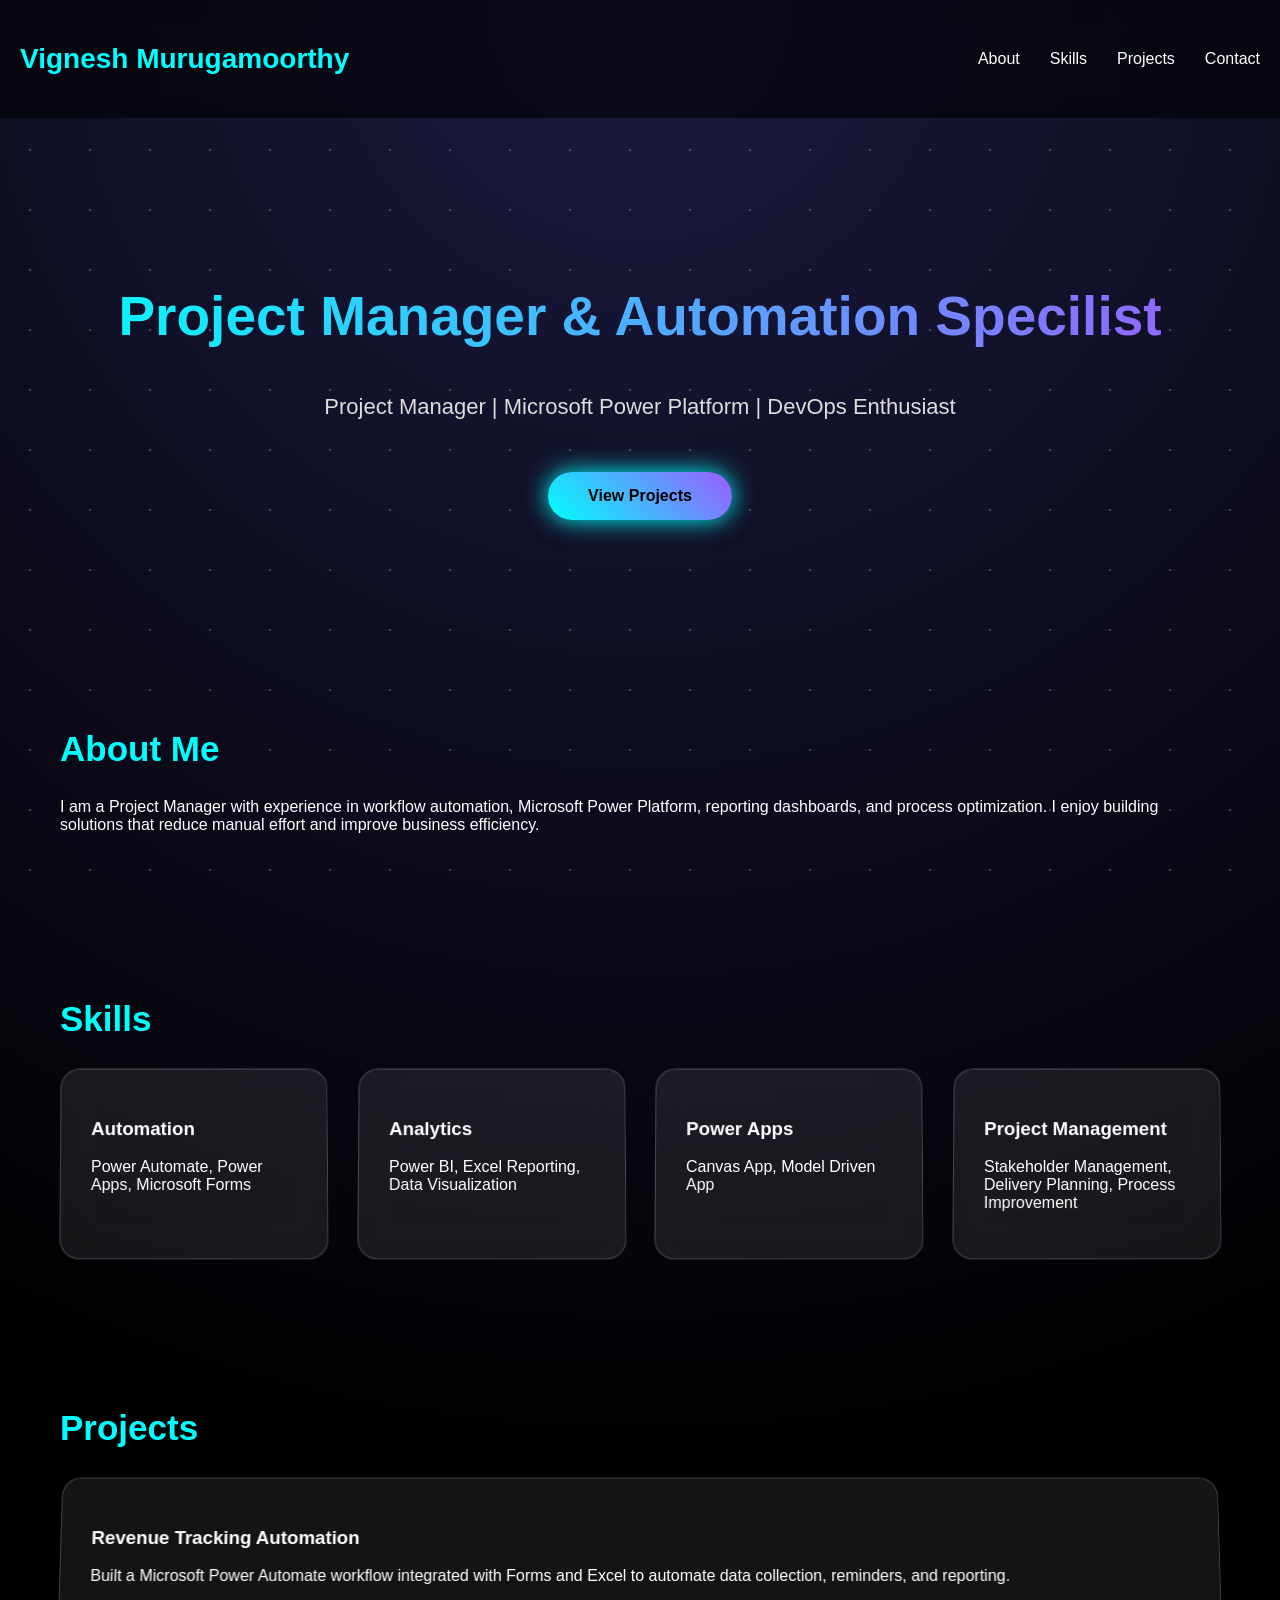
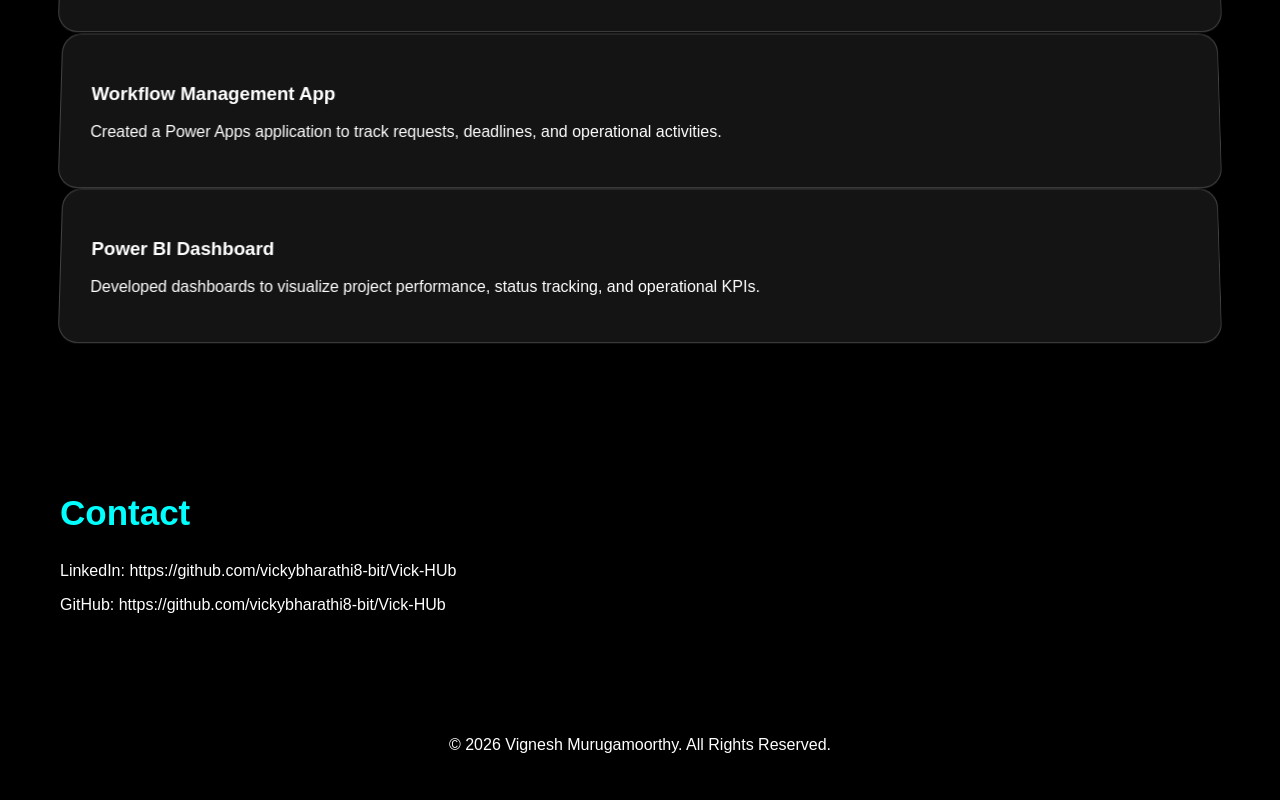
==== index.html @ 34dfbca2 "Update index.html" ====
<!DOCTYPE html>
<html lang="en">
<head>
    <meta charset="UTF-8">
    <meta name="viewport" content="width=device-width, initial-scale=1.0">
    <title>Vignesh Murugamoorthy | Automation & DevOps</title>
    <link rel="stylesheet" href="style.css">
</head>

<body>

<header>
    <nav>
        <h2>Vignesh Murugamoorthy</h2>
        <ul>
            <li><a href="#about">About</a></li>
            <li><a href="#skills">Skills</a></li>
            <li><a href="#projects">Projects</a></li>
            <li><a href="#contact">Contact</a></li>
        </ul>
    </nav>
</header>


<section class="hero">
    <h1>Project Manager & Automation Specilist</h1>
    <p>
        Project Manager | Microsoft Power Platform | DevOps Enthusiast
    </p>

    <a href="#projects" class="button">
        View Projects
    </a>
</section>


<section id="about">
    <h2>About Me</h2>

    <p>
        I am a Project Manager with experience in workflow automation,
        Microsoft Power Platform, reporting dashboards, and process optimization.
        I enjoy building solutions that reduce manual effort and improve business efficiency.
    </p>
</section>


<section id="skills">

<h2>Skills</h2>

<div class="cards">

<div>
<h3>Automation</h3>
<p>Power Automate, Power Apps, Microsoft Forms</p>
</div>

<div>
<h3>Analytics</h3>
<p>Power BI, Excel Reporting, Data Visualization</p>
</div>

<div>
<h3>Power Apps</h3>
<p>Canvas App, Model Driven App</p>
</div>

<div>
<h3>Project Management</h3>
<p>Stakeholder Management, Delivery Planning, Process Improvement</p>
</div>

</div>

</section>


<section id="projects">

<h2>Projects</h2>


<div class="project">

<h3>Revenue Tracking Automation</h3>

<p>
Built a Microsoft Power Automate workflow integrated with Forms and Excel
to automate data collection, reminders, and reporting.
</p>

</div>


<div class="project">

<h3>Workflow Management App</h3>

<p>
Created a Power Apps application to track requests, deadlines,
and operational activities.
</p>

</div>


<div class="project">

<h3>Power BI Dashboard</h3>

<p>
Developed dashboards to visualize project performance,
status tracking, and operational KPIs.
</p>

</div>


</section>


<section id="contact">

<h2>Contact</h2>

<p>
LinkedIn: https://github.com/vickybharathi8-bit/Vick-HUb
</p>

<p>
GitHub: https://github.com/vickybharathi8-bit/Vick-HUb








</p>

</section>


<footer>

<p>
© 2026 Vignesh Murugamoorthy. All Rights Reserved.
</p>

</footer>


<script src="script.js"></script>

</body>
</html>
---- style.css ----
body {
    margin: 0;
    font-family: 'Segoe UI', Arial, sans-serif;
    color: white;
    background:
        radial-gradient(circle at top, #1a1a40, #000000 60%);
    min-height: 100vh;
}


/* Star effect background */

body::before {
    content: "";
    position: fixed;
    width: 100%;
    height: 100%;
    background-image:
    radial-gradient(white 1px, transparent 1px);
    background-size: 60px 60px;
    opacity: 0.25;
    z-index: -1;
}


/* Navigation */

header {
    background: rgba(0,0,0,0.6);
    backdrop-filter: blur(10px);
    padding:20px;
    position: sticky;
    top:0;
}


nav {
    display:flex;
    justify-content:space-between;
    align-items:center;
}


nav h2 {
    font-size:28px;
    color:#00ffff;
}


nav ul {
    display:flex;
    gap:30px;
    list-style:none;
}


nav a {
    color:white;
    text-decoration:none;
}


nav a:hover {
    color:#00ffff;
}


/* Hero section */

.hero {

    text-align:center;
    padding:120px 20px;

}


.hero h1 {

    font-size:55px;
    background:linear-gradient(90deg,#00ffff,#9b5cff);
    -webkit-background-clip:text;
    color:transparent;

}


.hero p {

    font-size:22px;
    color:#ddd;

}


/* Button */

.button {

    display:inline-block;
    margin-top:30px;
    padding:15px 40px;
    border-radius:40px;

    background:
    linear-gradient(45deg,#00ffff,#9b5cff);

    color:black;
    font-weight:bold;

    text-decoration:none;

    box-shadow:
    0 0 25px #00ffff;

}



/* Sections */

section {

    padding:60px;

}


/* 3D Cards */

.cards {

    display:grid;
    grid-template-columns:
    repeat(auto-fit,minmax(250px,1fr));

    gap:30px;

}


.cards div,
.project {


    background:
    rgba(255,255,255,0.08);

    border-radius:20px;

    padding:30px;


    backdrop-filter:
    blur(15px);


    border:
    1px solid rgba(255,255,255,0.2);


    transform:
    perspective(1000px)
    rotateX(3deg);


    transition:0.4s;

}


.cards div:hover,
.project:hover {


    transform:
    perspective(1000px)
    rotateY(10deg)
    translateY(-10px);


    box-shadow:
    0 20px 50px rgba(0,255,255,0.3);

}


/* Headings */

h2 {

    font-size:35px;
    color:#00ffff;

}


h3 {

    color:#ffffff;

}


/* Footer */

footer {

    text-align:center;
    padding:30px;
    background:#000;

}
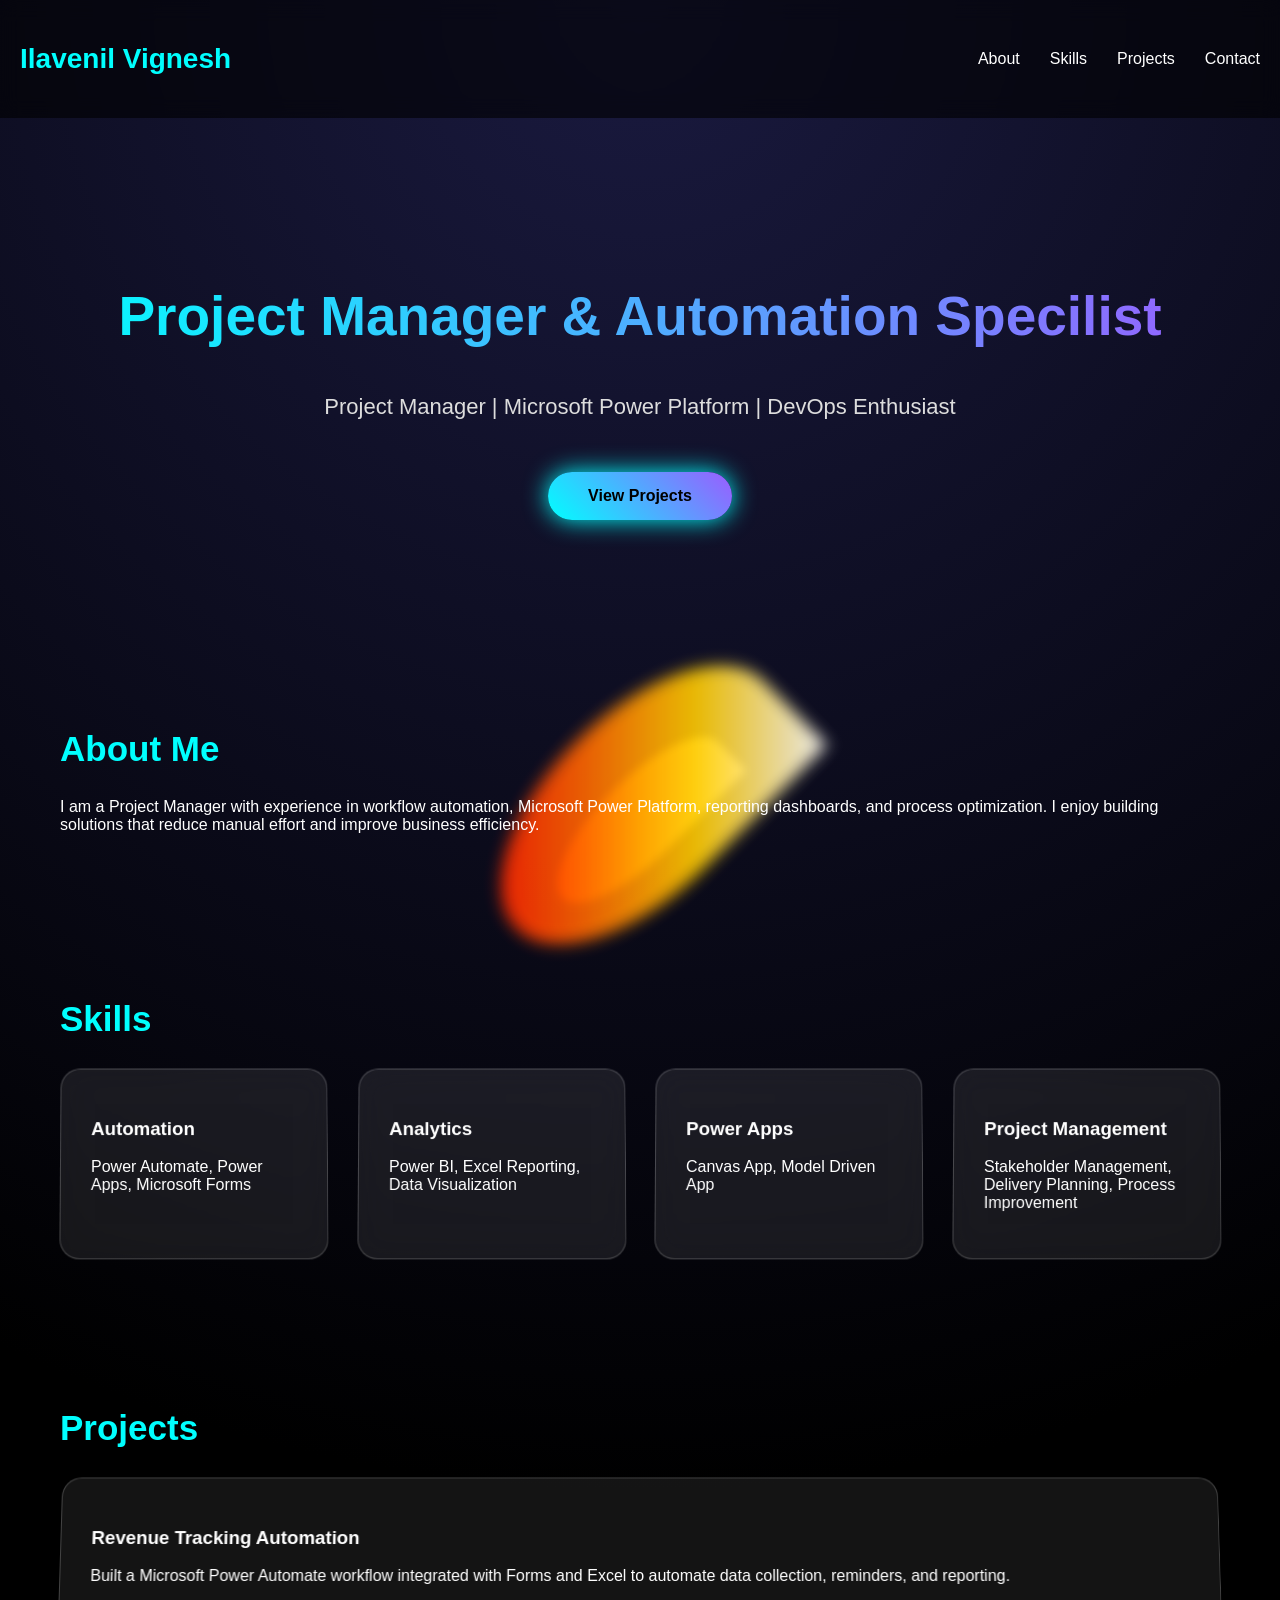
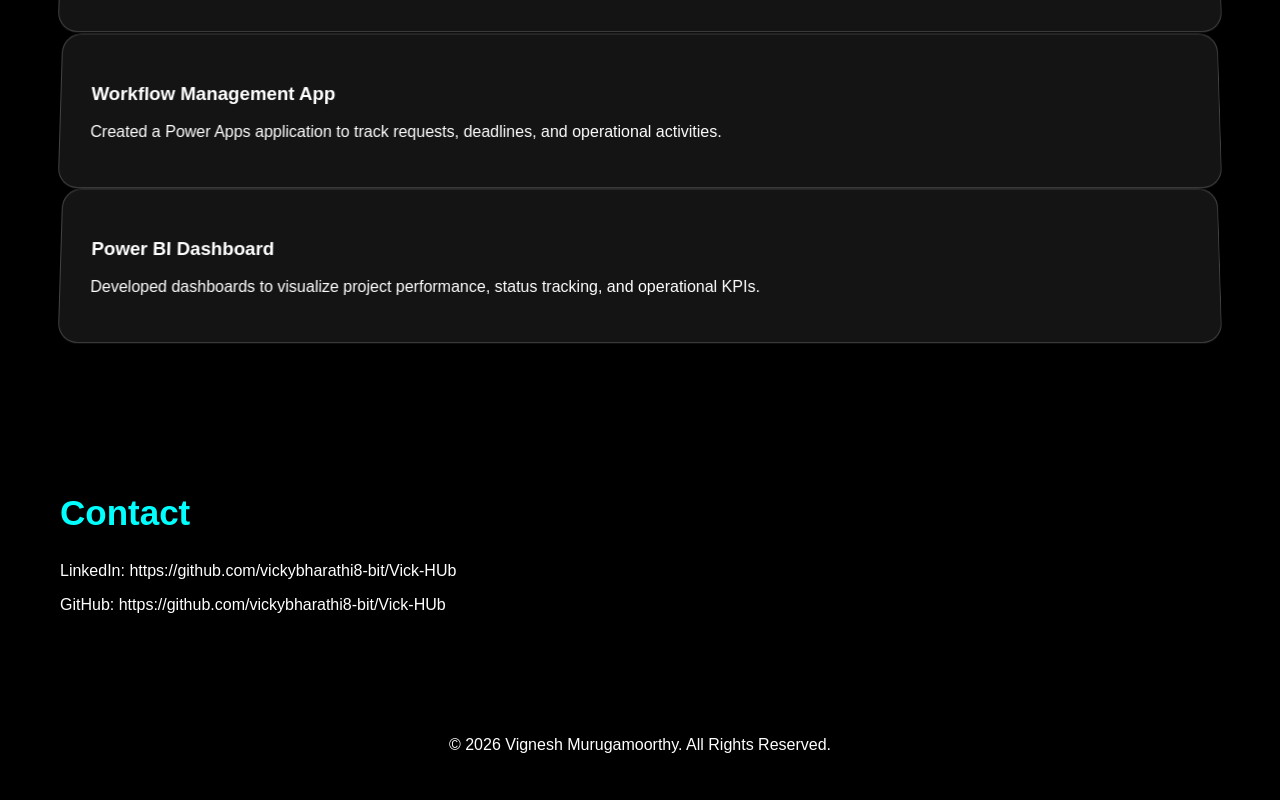
==== commit 55828732: "Update index.html" ====
--- a/index.html
+++ b/index.html
@@ -11,7 +11,7 @@
 
 <header>
     <nav>
-        <h2>Vignesh Murugamoorthy</h2>
+        <h2>Ilavenil Vignesh</h2>
         <ul>
             <li><a href="#about">About</a></li>
             <li><a href="#skills">Skills</a></li>
--- a/style.css
+++ b/style.css
@@ -211,3 +211,156 @@
     background:#000;
 
 }
+
+/* =================================
+   3D Burning Flame Background
+   ================================= */
+
+body::after {
+
+    content: "";
+
+    position: fixed;
+
+    bottom: -80px;
+
+    left: 50%;
+
+    width: 180px;
+
+    height: 350px;
+
+    transform: translateX(-50%) rotate(45deg);
+
+
+    background:
+
+    linear-gradient(
+        45deg,
+        #ff0000,
+        #ff6600 35%,
+        #ffcc00 65%,
+        #ffffff
+    );
+
+
+    border-radius:
+    100% 0 100% 100%;
+
+
+    filter: blur(8px);
+
+
+    opacity:0.9;
+
+
+    z-index:-1;
+
+
+    animation: fireFlicker 0.8s infinite alternate;
+
+}
+
+
+/* Inner flame */
+
+body::before {
+
+    content:"";
+
+    position:fixed;
+
+    bottom:-30px;
+
+    left:50%;
+
+
+    width:80px;
+
+    height:220px;
+
+
+    transform:
+    translateX(-50%)
+    rotate(45deg);
+
+
+    background:
+
+    linear-gradient(
+    45deg,
+    #ff3300,
+    #ffff00,
+    white
+    );
+
+
+    border-radius:
+    100% 0 100% 100%;
+
+
+    filter:blur(4px);
+
+
+    opacity:0.95;
+
+
+    z-index:-1;
+
+
+    animation:
+    innerFire 0.5s infinite alternate;
+
+}
+
+
+
+@keyframes fireFlicker {
+
+
+    from {
+
+        transform:
+        translateX(-50%)
+        rotate(40deg)
+        scale(1);
+
+    }
+
+
+    to {
+
+        transform:
+        translateX(-50%)
+        rotate(55deg)
+        scale(1.15);
+
+    }
+
+}
+
+
+
+@keyframes innerFire {
+
+
+    from {
+
+        transform:
+        translateX(-50%)
+        rotate(35deg)
+        scale(1);
+
+    }
+
+
+    to {
+
+        transform:
+        translateX(-50%)
+        rotate(60deg)
+        scale(1.2);
+
+    }
+
+}
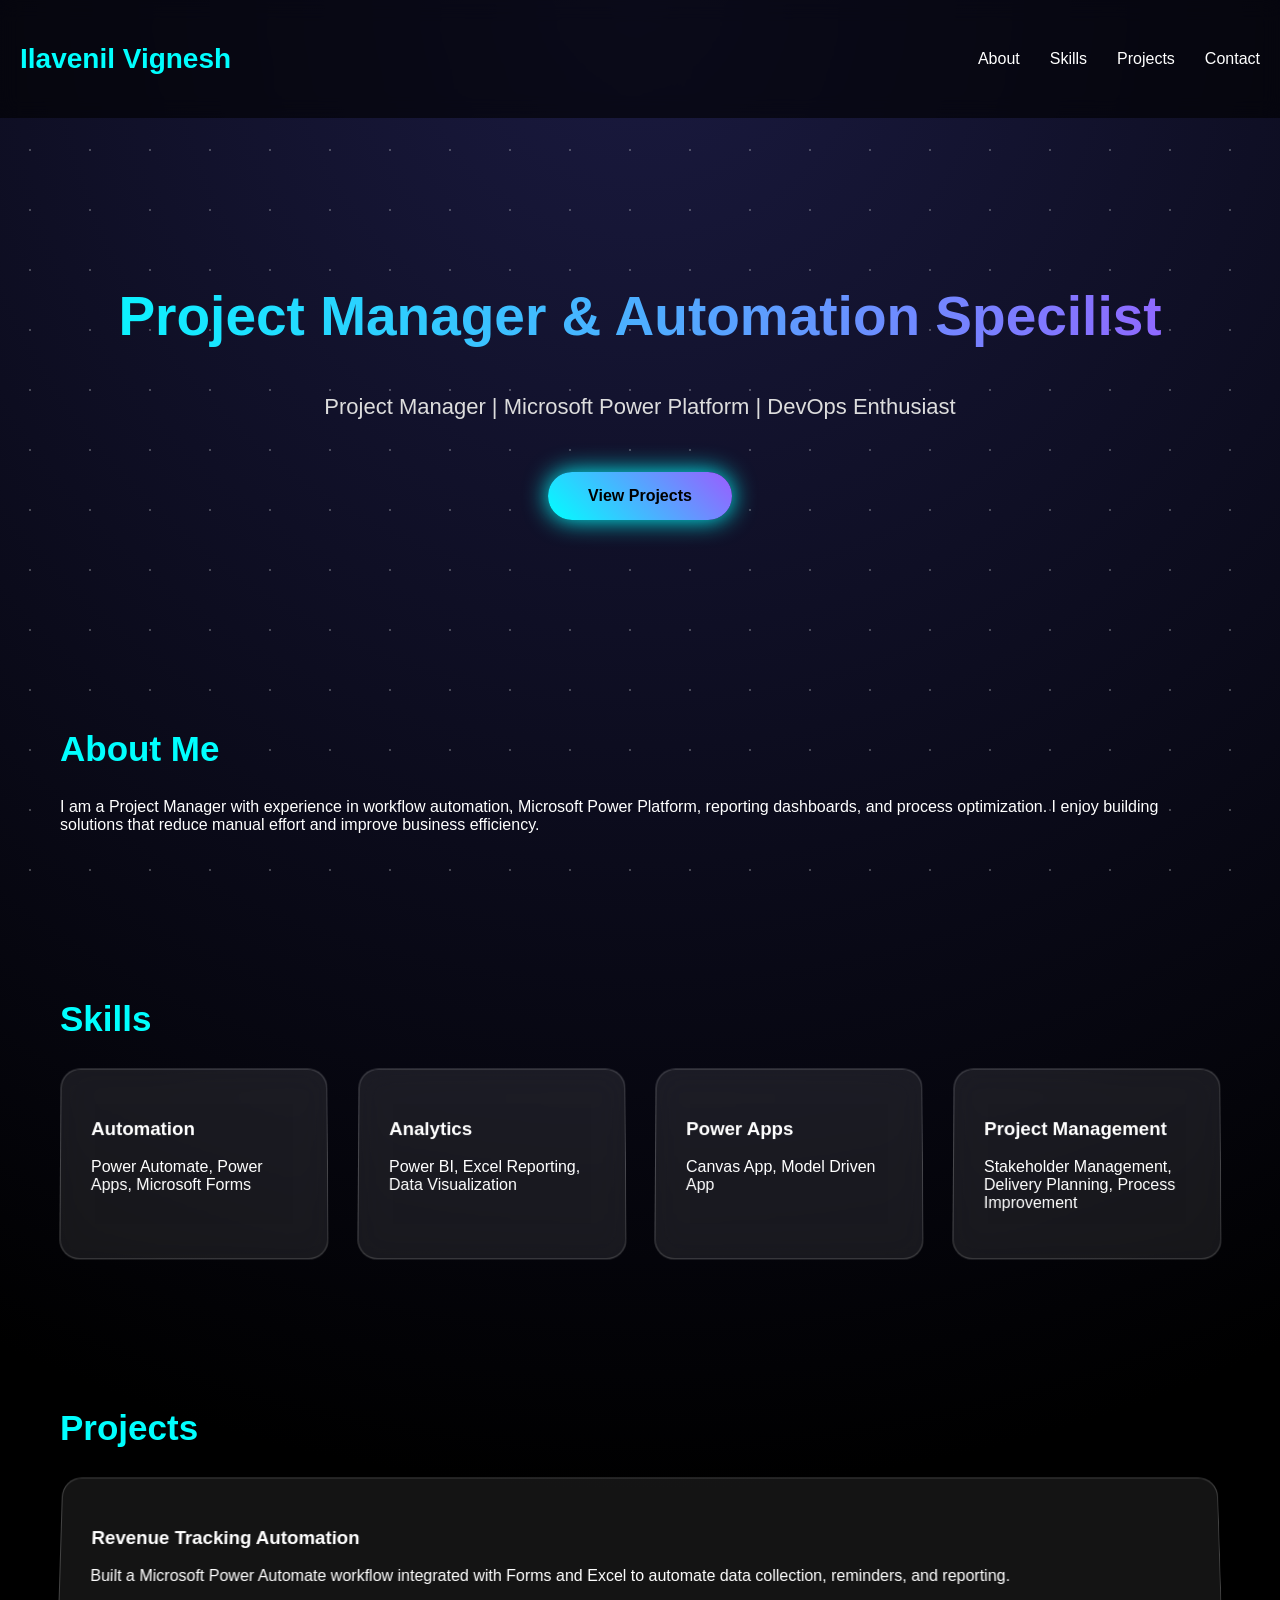
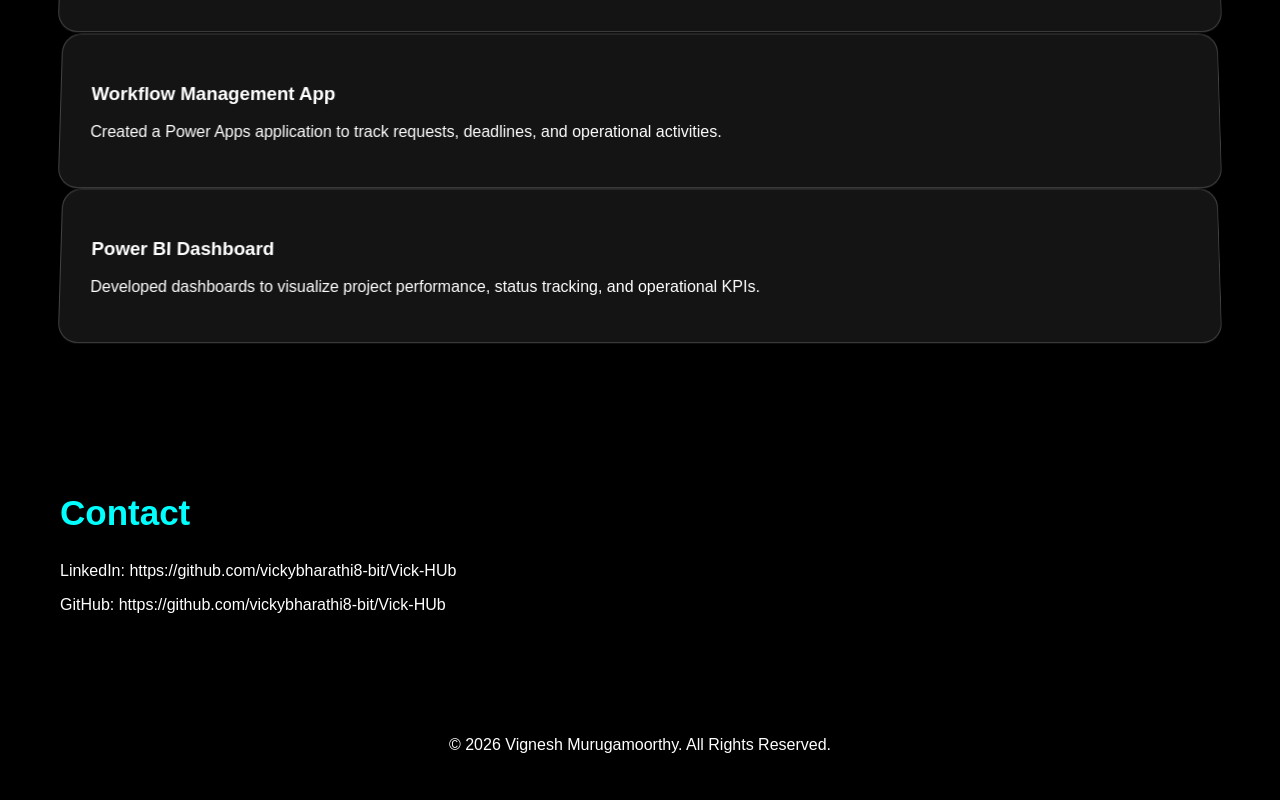
==== commit 35a6589f: "Update index.html" ====
--- a/style.css
+++ b/style.css
@@ -212,13 +212,11 @@
 
 }
 
-/* =================================
-   3D Burning Flame Background
-   ================================= */
-
-body::after {
-
-    content: "";
+/* ==========================
+   Real Flame Animation
+   ========================== */
+
+.fire-container {
 
     position: fixed;
 
@@ -226,58 +224,55 @@
 
     left: 50%;
 
-    width: 180px;
+    width: 220px;
 
     height: 350px;
 
-    transform: translateX(-50%) rotate(45deg);
+    transform: translateX(-50%);
+
+    z-index:-1;
+
+}
+
+
+/* Common flame shape */
+
+.fire-flame {
+
+    position:absolute;
+
+    bottom:0;
+
+    left:50%;
+
+    transform-origin:bottom center;
+
+    border-radius:
+    50% 50% 20% 50%;
+
+    animation:
+    flameMove 0.6s infinite alternate;
+
+}
+
+
+/* Outer red/orange flame */
+
+.outer {
+
+    width:220px;
+
+    height:330px;
 
 
     background:
 
     linear-gradient(
-        45deg,
-        #ff0000,
-        #ff6600 35%,
-        #ffcc00 65%,
-        #ffffff
+    to top,
+    #ff0000,
+    #ff6600,
+    #ffcc00
     );
-
-
-    border-radius:
-    100% 0 100% 100%;
-
-
-    filter: blur(8px);
-
-
-    opacity:0.9;
-
-
-    z-index:-1;
-
-
-    animation: fireFlicker 0.8s infinite alternate;
-
-}
-
-
-/* Inner flame */
-
-body::before {
-
-    content:"";
-
-    position:fixed;
-
-    bottom:-30px;
-
-    left:50%;
-
-
-    width:80px;
-
-    height:220px;
 
 
     transform:
@@ -285,82 +280,96 @@
     rotate(45deg);
 
 
+    filter:
+    blur(8px);
+
+
+}
+
+
+/* Middle flame */
+
+.middle {
+
+    width:140px;
+
+    height:260px;
+
+
     background:
 
     linear-gradient(
-    45deg,
-    #ff3300,
-    #ffff00,
-    white
+    to top,
+    #ff6600,
+    #ffff00
     );
 
 
-    border-radius:
-    100% 0 100% 100%;
-
-
-    filter:blur(4px);
-
-
-    opacity:0.95;
-
-
-    z-index:-1;
-
-
-    animation:
-    innerFire 0.5s infinite alternate;
-
-}
-
-
-
-@keyframes fireFlicker {
-
-
-    from {
+    transform:
+    translateX(-50%)
+    rotate(45deg);
+
+
+    animation-delay:
+    .2s;
+
+}
+
+
+/* White hot core */
+
+.inner {
+
+    width:70px;
+
+    height:180px;
+
+
+    background:
+
+    linear-gradient(
+    to top,
+    white,
+    yellow
+    );
+
+
+    transform:
+    translateX(-50%)
+    rotate(45deg);
+
+
+    filter:
+    blur(3px);
+
+
+    animation-delay:
+    .4s;
+
+}
+
+
+
+@keyframes flameMove {
+
+
+    0% {
 
         transform:
         translateX(-50%)
         rotate(40deg)
-        scale(1);
+        scaleY(1);
 
     }
 
 
-    to {
+    100% {
 
         transform:
         translateX(-50%)
         rotate(55deg)
-        scale(1.15);
+        scaleY(1.15);
 
     }
 
 }
-
-
-
-@keyframes innerFire {
-
-
-    from {
-
-        transform:
-        translateX(-50%)
-        rotate(35deg)
-        scale(1);
-
-    }
-
-
-    to {
-
-        transform:
-        translateX(-50%)
-        rotate(60deg)
-        scale(1.2);
-
-    }
-
-}
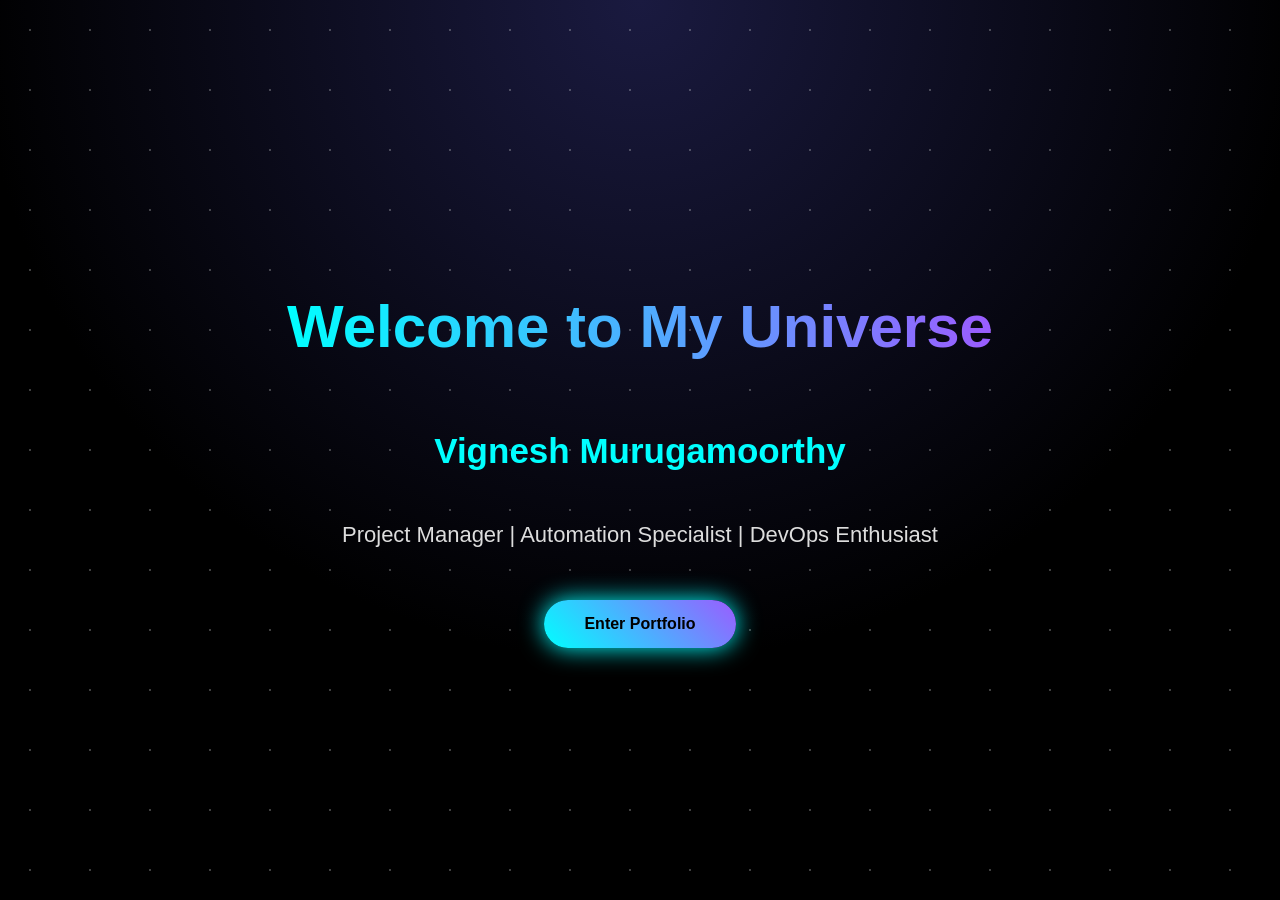
==== commit dd4e38c1: "Rename Welcome.html to index.html" ====
--- a/index.html
+++ b/index.html
@@ -1,158 +1,41 @@
 <!DOCTYPE html>
-<html lang="en">
+<html>
+
 <head>
-    <meta charset="UTF-8">
-    <meta name="viewport" content="width=device-width, initial-scale=1.0">
-    <title>Vignesh Murugamoorthy | Automation & DevOps</title>
-    <link rel="stylesheet" href="style.css">
+
+<title>Welcome | Vignesh</title>
+
+<link rel="stylesheet" href="style.css">
+
 </head>
+
 
 <body>
 
-<header>
-    <nav>
-        <h2>Ilavenil Vignesh</h2>
-        <ul>
-            <li><a href="#about">About</a></li>
-            <li><a href="#skills">Skills</a></li>
-            <li><a href="#projects">Projects</a></li>
-            <li><a href="#contact">Contact</a></li>
-        </ul>
-    </nav>
-</header>
+<div class="welcome">
+
+<h1>
+Welcome to My Universe
+</h1>
+
+<h2>
+Vignesh Murugamoorthy
+</h2>
 
 
-<section class="hero">
-    <h1>Project Manager & Automation Specilist</h1>
-    <p>
-        Project Manager | Microsoft Power Platform | DevOps Enthusiast
-    </p>
-
-    <a href="#projects" class="button">
-        View Projects
-    </a>
-</section>
+<p>
+Project Manager | Automation Specialist | DevOps Enthusiast
+</p>
 
 
-<section id="about">
-    <h2>About Me</h2>
+<a href="Welcome.html" class="button">
+Enter Portfolio
+</a>
 
-    <p>
-        I am a Project Manager with experience in workflow automation,
-        Microsoft Power Platform, reporting dashboards, and process optimization.
-        I enjoy building solutions that reduce manual effort and improve business efficiency.
-    </p>
-</section>
-
-
-<section id="skills">
-
-<h2>Skills</h2>
-
-<div class="cards">
-
-<div>
-<h3>Automation</h3>
-<p>Power Automate, Power Apps, Microsoft Forms</p>
-</div>
-
-<div>
-<h3>Analytics</h3>
-<p>Power BI, Excel Reporting, Data Visualization</p>
-</div>
-
-<div>
-<h3>Power Apps</h3>
-<p>Canvas App, Model Driven App</p>
-</div>
-
-<div>
-<h3>Project Management</h3>
-<p>Stakeholder Management, Delivery Planning, Process Improvement</p>
-</div>
-
-</div>
-
-</section>
-
-
-<section id="projects">
-
-<h2>Projects</h2>
-
-
-<div class="project">
-
-<h3>Revenue Tracking Automation</h3>
-
-<p>
-Built a Microsoft Power Automate workflow integrated with Forms and Excel
-to automate data collection, reminders, and reporting.
-</p>
 
 </div>
 
 
-<div class="project">
+</body>
 
-<h3>Workflow Management App</h3>
-
-<p>
-Created a Power Apps application to track requests, deadlines,
-and operational activities.
-</p>
-
-</div>
-
-
-<div class="project">
-
-<h3>Power BI Dashboard</h3>
-
-<p>
-Developed dashboards to visualize project performance,
-status tracking, and operational KPIs.
-</p>
-
-</div>
-
-
-</section>
-
-
-<section id="contact">
-
-<h2>Contact</h2>
-
-<p>
-LinkedIn: https://github.com/vickybharathi8-bit/Vick-HUb
-</p>
-
-<p>
-GitHub: https://github.com/vickybharathi8-bit/Vick-HUb
-
-
-
-
-
-
-
-
-</p>
-
-</section>
-
-
-<footer>
-
-<p>
-© 2026 Vignesh Murugamoorthy. All Rights Reserved.
-</p>
-
-</footer>
-
-
-<script src="script.js"></script>
-
-</body>
 </html>
--- a/style.css
+++ b/style.css
@@ -373,3 +373,42 @@
     }
 
 }
+
+.welcome {
+
+    height:100vh;
+
+    display:flex;
+
+    flex-direction:column;
+
+    justify-content:center;
+
+    align-items:center;
+
+    text-align:center;
+
+}
+
+
+.welcome h1 {
+
+    font-size:60px;
+
+    background:
+    linear-gradient(90deg,#00ffff,#9b5cff);
+
+    -webkit-background-clip:text;
+
+    color:transparent;
+
+}
+
+
+.welcome p {
+
+    font-size:22px;
+
+    color:#ddd;
+
+}
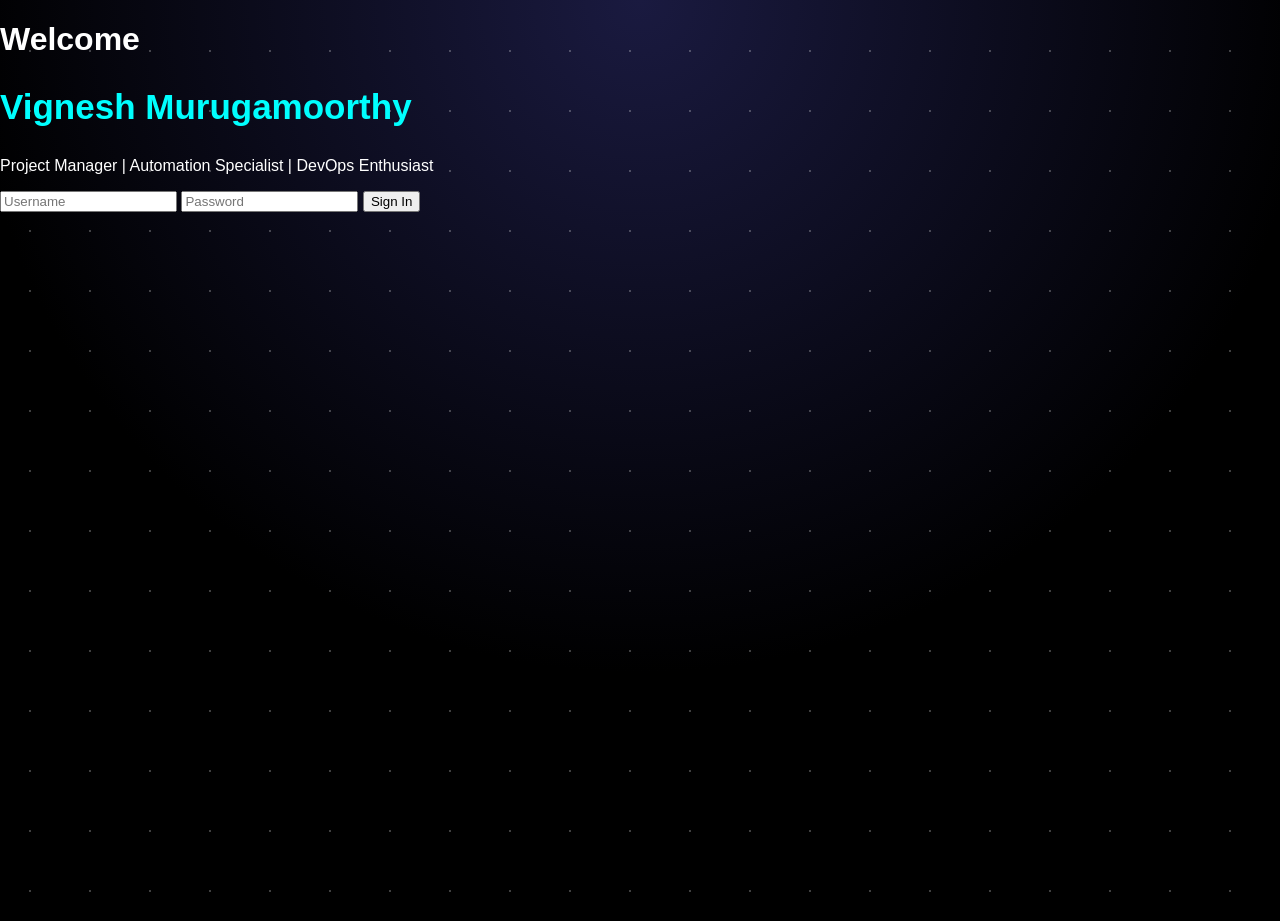
==== commit fda7898d: "Update index.html" ====
--- a/index.html
+++ b/index.html
@@ -2,40 +2,53 @@
 <html>
 
 <head>
-
 <title>Welcome | Vignesh</title>
-
 <link rel="stylesheet" href="style.css">
-
 </head>
 
 
 <body>
 
-<div class="welcome">
+<div class="login-box">
 
 <h1>
-Welcome to My Universe
+Welcome
 </h1>
 
 <h2>
 Vignesh Murugamoorthy
 </h2>
 
-
 <p>
 Project Manager | Automation Specialist | DevOps Enthusiast
 </p>
 
 
-<a href="Welcome.html" class="button">
-Enter Portfolio
-</a>
+<input 
+type="text" 
+id="username"
+placeholder="Username">
+
+
+<input 
+type="password" 
+id="password"
+placeholder="Password">
+
+
+<button onclick="login()">
+Sign In
+</button>
+
+
+<p id="message"></p>
 
 
 </div>
 
 
+<script src="script.js"></script>
+
 </body>
 
 </html>
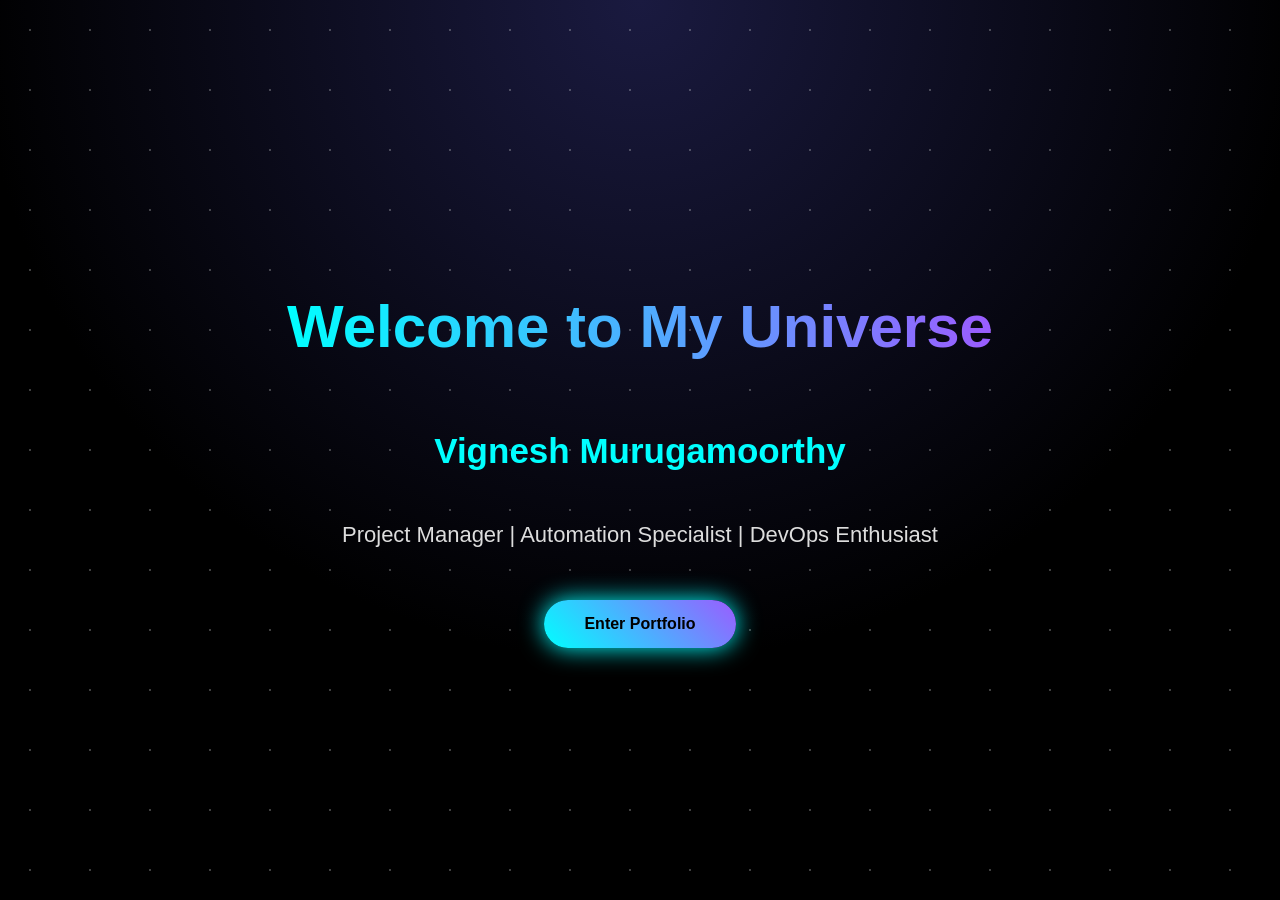
==== commit 4d1ce14a: "Update index.html" ====
--- a/index.html
+++ b/index.html
@@ -2,53 +2,40 @@
 <html>
 
 <head>
+
 <title>Welcome | Vignesh</title>
+
 <link rel="stylesheet" href="style.css">
+
 </head>
 
 
 <body>
 
-<div class="login-box">
+<div class="welcome">
 
 <h1>
-Welcome
+Welcome to My Universe
 </h1>
 
 <h2>
 Vignesh Murugamoorthy
 </h2>
 
+
 <p>
 Project Manager | Automation Specialist | DevOps Enthusiast
 </p>
 
 
-<input 
-type="text" 
-id="username"
-placeholder="Username">
-
-
-<input 
-type="password" 
-id="password"
-placeholder="Password">
-
-
-<button onclick="login()">
-Sign In
-</button>
-
-
-<p id="message"></p>
+<a href="portfolio.html" class="button">
+Enter Portfolio
+</a>
 
 
 </div>
 
 
-<script src="script.js"></script>
-
 </body>
 
 </html>
